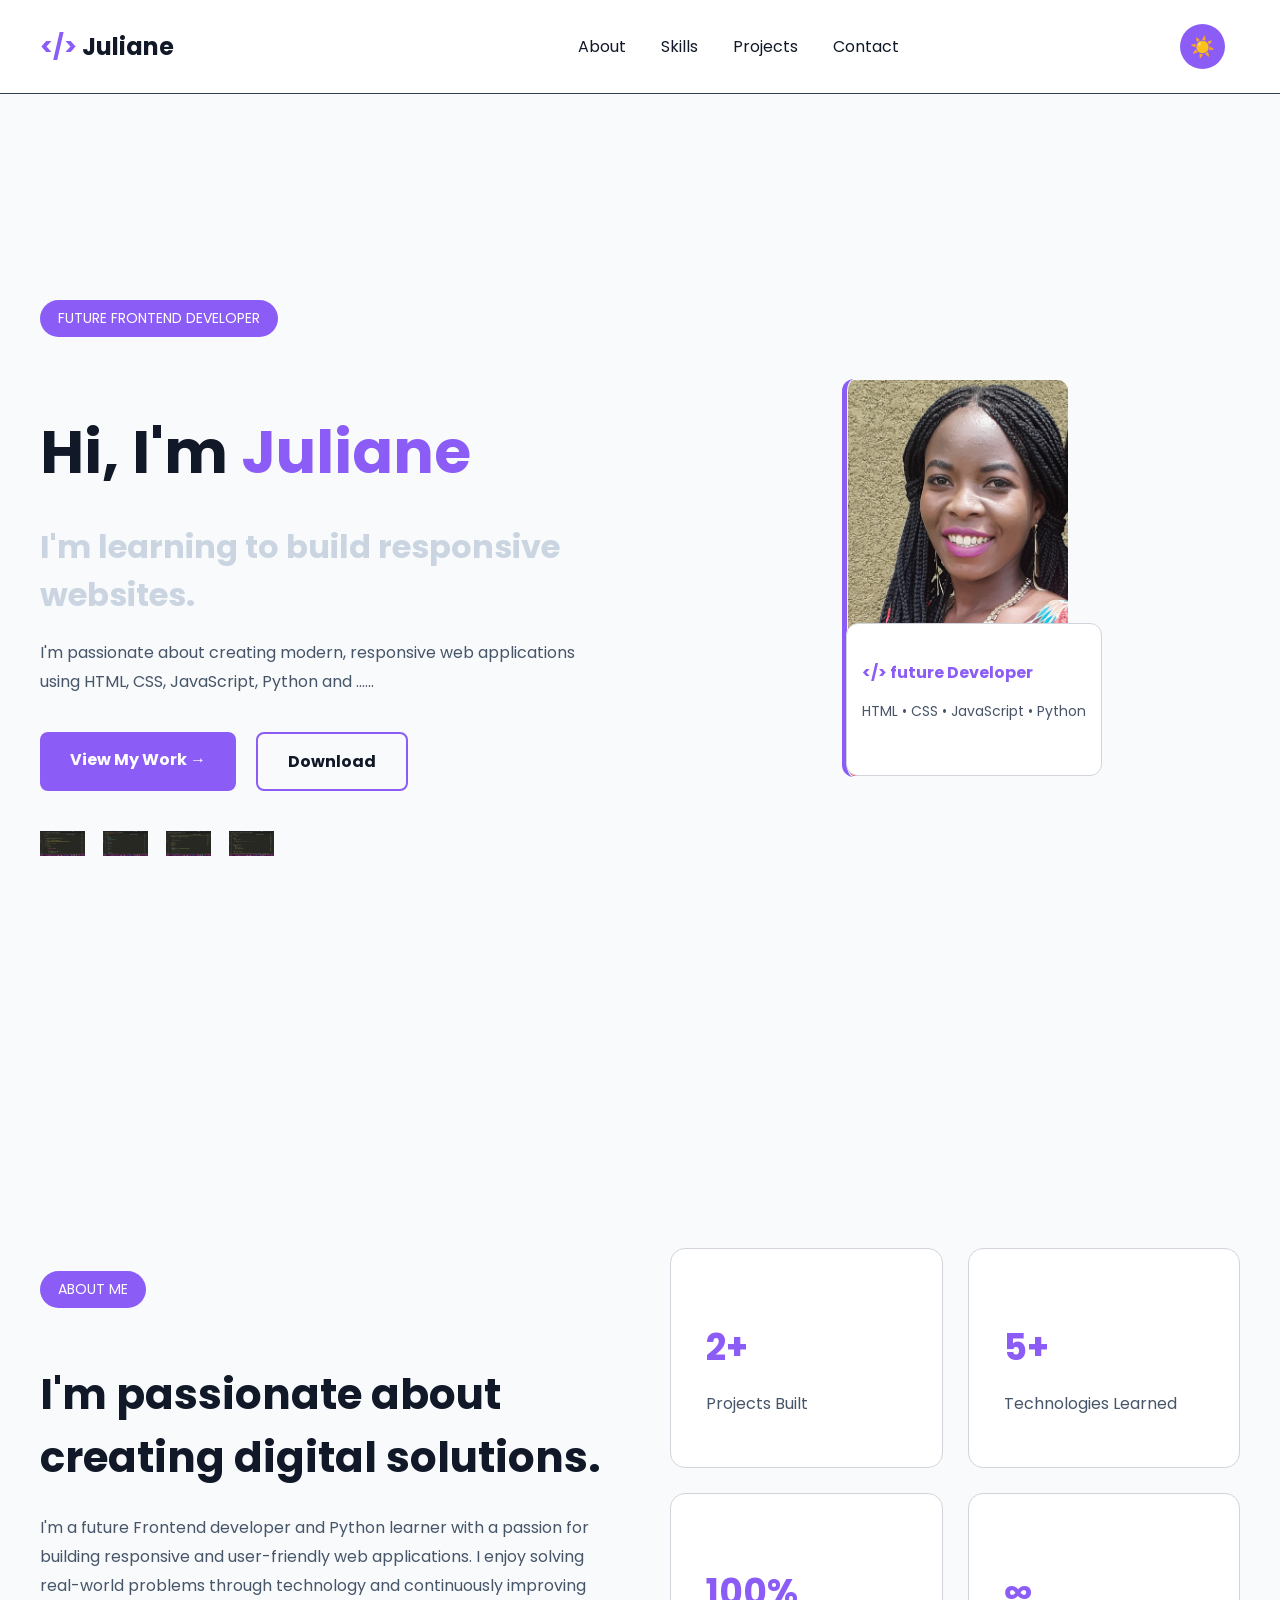
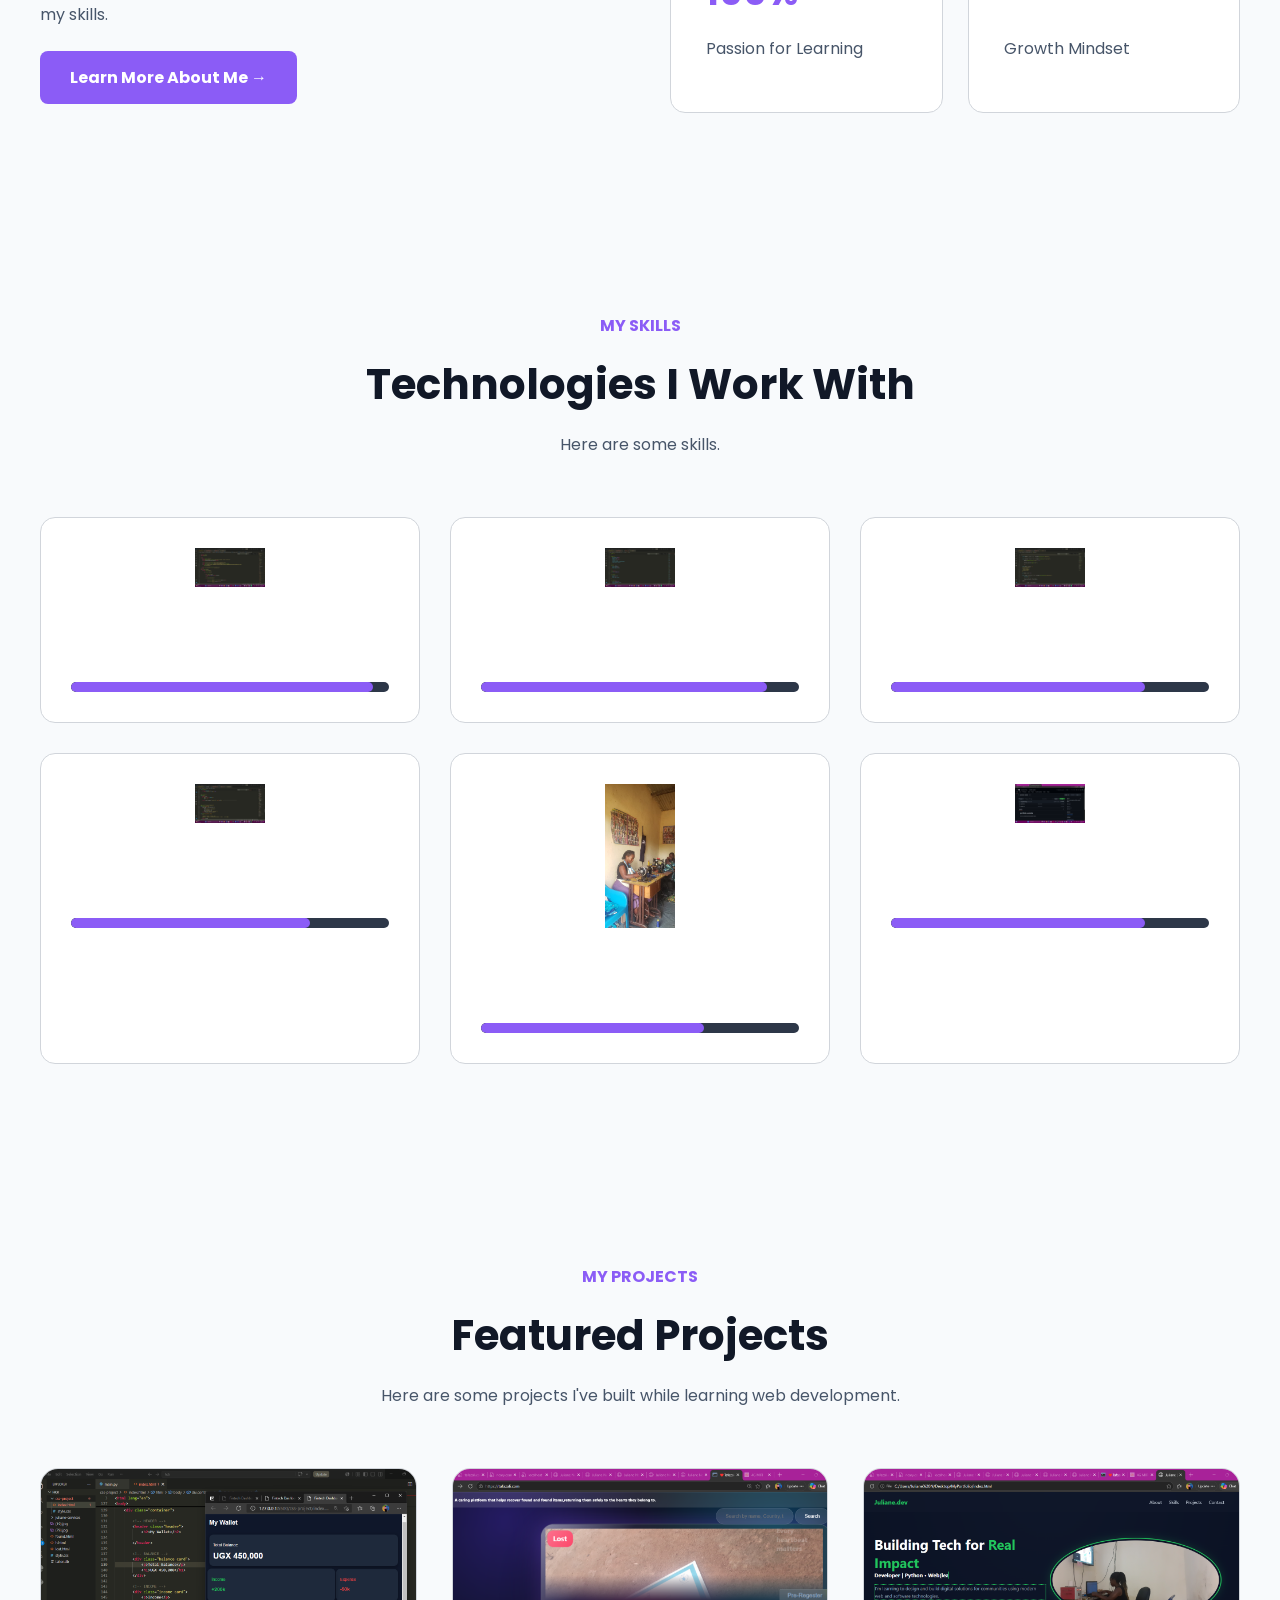
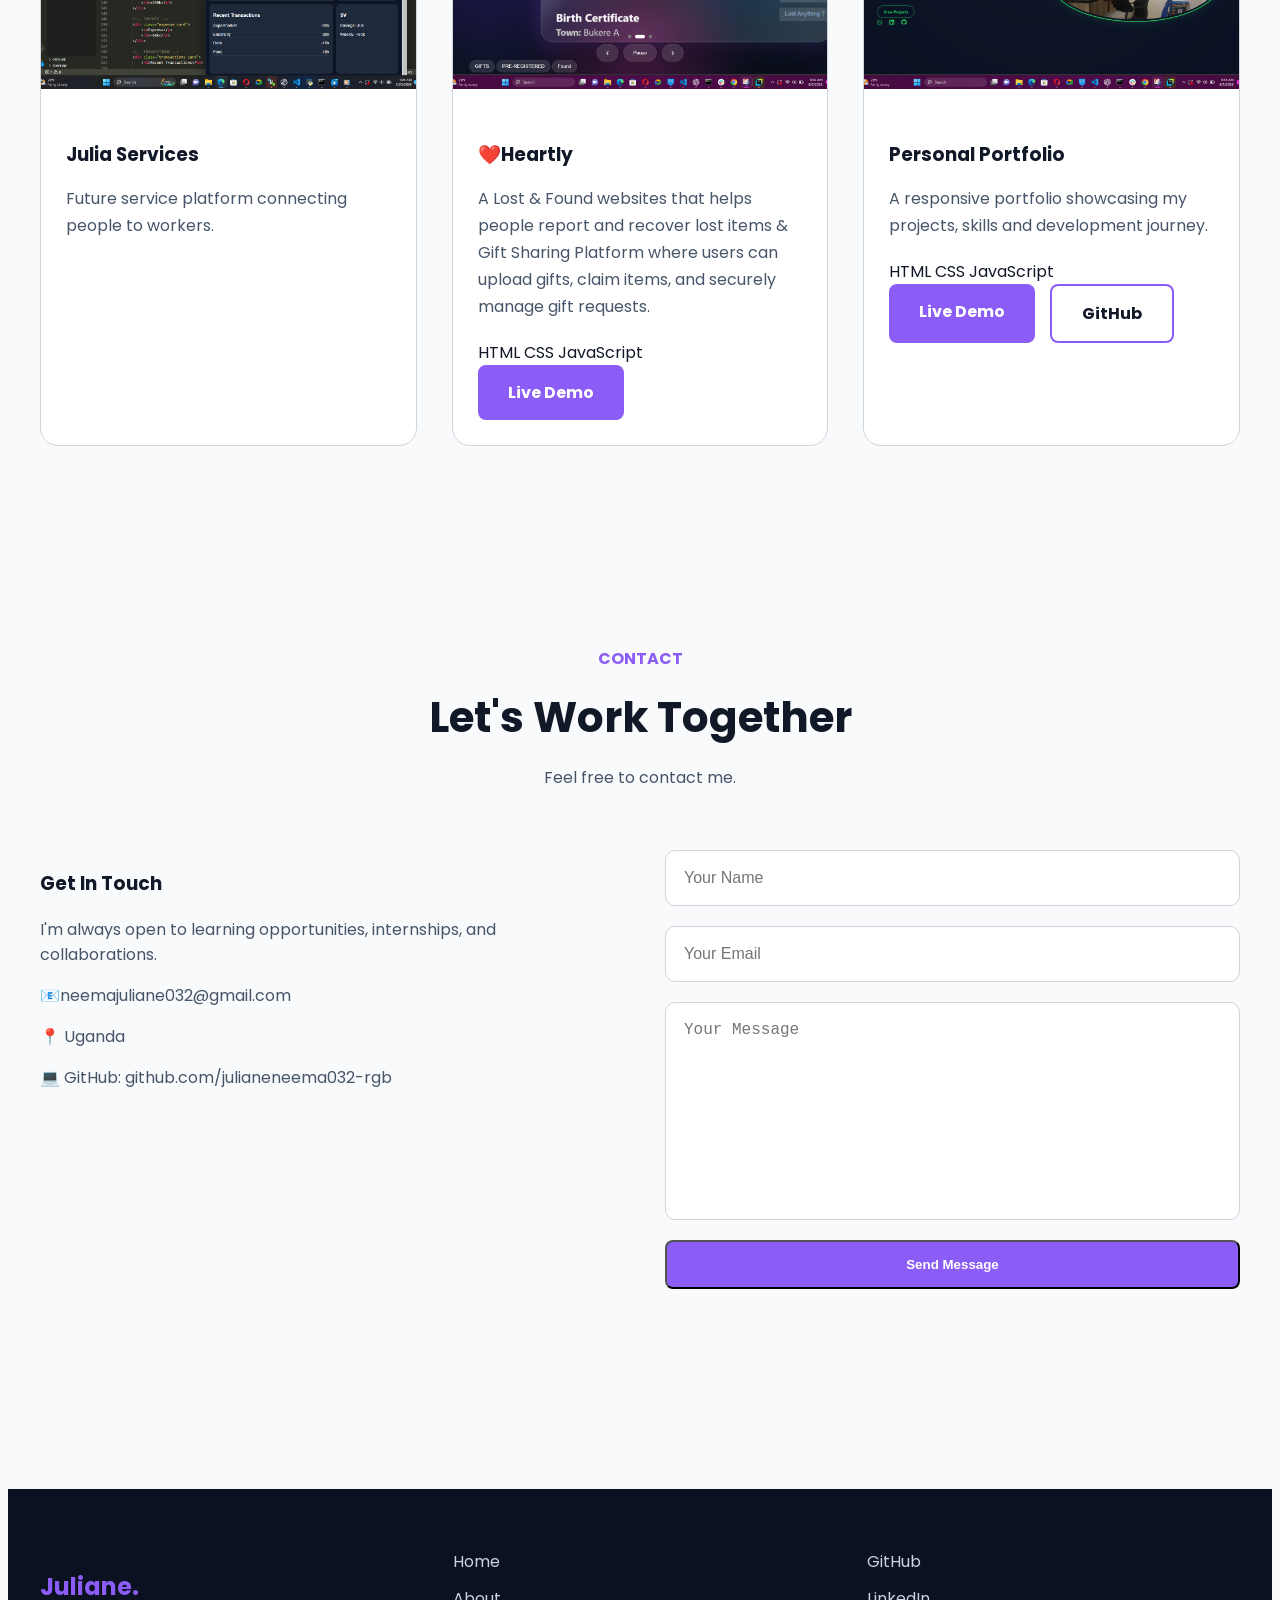
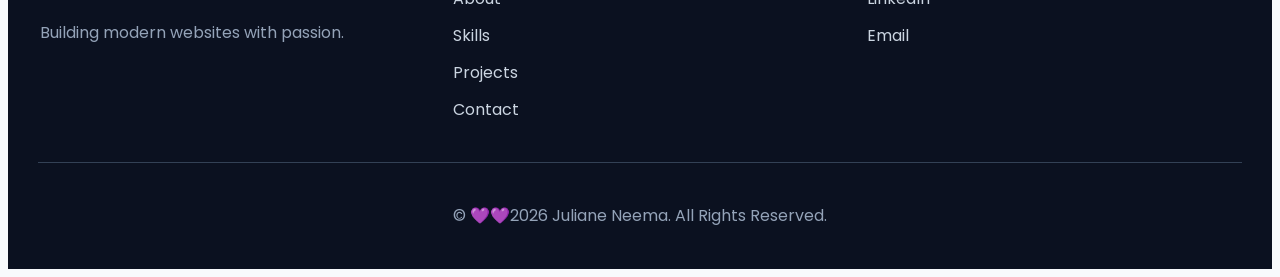
==== portfolio-website/index.html @ 6c5ecfa8 "Fix portfolio folder structure" ====
<!DOCTYPE html>
<html lang="en">

<head>
    <meta charset="UTF-8">
    <meta name="viewport" content="width=device-width, initial-scale=1.0">
    <title>Juliane Neema | Portfolio</title>

    <link rel="preconnect" href="https://fonts.googleapis.com">
    <link rel="preconnect" href="https://fonts.gstatic.com" crossorigin>
    <link href="https://fonts.googleapis.com/css2?family=Poppins:wght@300;400;500;600;700&display=swap"
        rel="stylesheet">

    <link rel="stylesheet" href="css/style.css">
</head>
<body class="light">
    <header class="header">

        <nav class="navbar">

            <div class="logo">
                <span>&lt;/&gt;</span> Juliane
            </div>

            <ul class="nav-links">

                <li><a href="#home" class="active">Home</a></li>

                <li><a href="#about">About</a></li>

                <li><a href="#skills">Skills</a></li>

                <li><a href="#projects">Projects</a></li>

                <li><a href="#contact">Contact</a></li>

            </ul>

            <div class="menu-btn">

                ☰

            </div>

            <button id="theme-toggle" class="theme-btn">

                ☀️

            </button>

        </nav>

    </header>
    <section id="home" class="hero">

        
        <div class="hero-content">

            <span class="hero-tag">FUTURE FRONTEND DEVELOPER</span>

            <h1>
                Hi, I'm
                <span>Juliane</span>
            </h1>

            <h2 id="typing-text">
                I'm learning to build responsive websites.
            </h2>

            <p>
                I'm passionate about creating modern, responsive web applications
                using HTML, CSS, JavaScript, Python and ......
            </p>

            <div class="hero-buttons">

                <a href="#projects" class="btn primary-btn">
                    View My Work →
                </a>

                <a href="cv.pdf" class="btn secondary-btn">
                    Download 
                </a>

            </div>

            <div class="tech-icons">

                <img src="image/html.png" alt="HTML">

                <img src="image/css.png" alt="CSS">

                <img src="image/js.png" alt="JavaScript">

                <img src="image/python.png" alt="Python">

                

            </div>

        </div>

        
        <div class="hero-image">

            <div class="circle"></div>

            <img src="image/july.jpg" alt="Juliane">

            <div class="floating-card">

                <h4>&lt;/&gt; future Developer</h4>

                <p>HTML • CSS • JavaScript • Python</p>

            </div>

        </div>

    </section>

    <section id="about" class="about hidden">

      
        <div class="about-content">

            <span class="section-tag">
                ABOUT ME
            </span>

            <h2>
                I'm passionate about creating digital solutions.
            </h2>

            <p>
                I'm a future Frontend developer and Python learner with a passion for
                building responsive and user-friendly web applications.
                I enjoy solving real-world problems through technology and
                continuously improving my skills.
            </p>

            <a href="#contact" class="btn primary-btn">
                Learn More About Me →
            </a>

        </div>

        
        <div class="about-cards">

            <div class="card">

                <h3>2+</h3>

                <p>Projects Built</p>

            </div>

            <div class="card">

                <h3>5+</h3>

                <p>Technologies Learned</p>

            </div>

            <div class="card">

                <h3>100%</h3>

                <p>Passion for Learning</p>

            </div>

            <div class="card">

                <h3>∞</h3>

                <p>Growth Mindset</p>

            </div>

        </div>

    </section>

    <section id="skills" class="skills hidden">

        <div class="section-title">

            <span>MY SKILLS</span>

            <h2>Technologies I Work With</h2>

            <p>
                Here are some skills.
            </p>

        </div>

        <div class="skills-container">

            
            <div class="skill-card hidden">

                <img src="image/html.png" alt="HTML">

                <h3>HTML</h3>

                <div class="progress">

                    <div class="progress-bar html">
                        <span>95%</span>
                    </div>

                </div>

            </div>

            
            <div class="skill-card hidden">

                <img src="image/css.png" alt="CSS">

                <h3>CSS</h3>

                <div class="progress">

                    <div class="progress-bar css">
                        <span>90%</span>
                    </div>

                </div>

            </div>

            
            <div class="skill-card hidden">

                <img src="image/js.png" alt="JavaScript">

                <h3>JavaScript</h3>

                <div class="progress">

                    <div class="progress-bar js">
                        <span>70%</span>
                    </div>

                </div>

            </div>

            
            <div class="skill-card hidden">

                <img src="image/python.png" alt="Python">

                <h3>Python</h3>

                <div class="progress">

                    <div class="progress-bar python">
                        <span>60%</span>
                    </div>

                </div>

            </div>

            
            <div class="skill-card hidden">

                <img src="image/tailoring.jpeg" alt="tailoring">

                <h3>Tailoring</h3>

                <div class="progress">

                    <div class="progress-bar tailoring">
                        <span>95%</span>
                    </div>

                </div>

            </div>

            
            <div class="skill-card hidden">

                <img src="image/git.png" alt="Git">

                <h3>Git & GitHub</h3>

                <div class="progress">

                    <div class="progress-bar git">
                        <span>80%</span>
                    </div>

                </div>

            </div>

        </div>

    </section>

    <section id="projects" class="projects hidden">

        <div class="section-title">

            <span>MY PROJECTS</span>

            <h2>Featured Projects</h2>

            <p>
                Here are some projects I've built while learning web development.
            </p>

        </div>

        <div class="projects-container">

            
            <div class="project-card hidden">

                <img src="image/julian.png" alt="connect your works whith customas">
                <div class="project-content">
                    <h3>Julia Services</h3>
                    <p>Future service platform connecting people to workers.</p>

                </div>

            </div>

            
            <div class="project-card hidden">

                <img src="image/lost.png" alt="FindIt">

                <div class="project-content">

                    <h3>❤️Heartly</h3>

                    <p>
                        A Lost & Found websites that helps people report
                        and recover lost items & Gift Sharing Platform where users can upload gifts,
                        claim items, and securely manage gift requests.
                    </p>

                    <div class="project-tech">

                        <span>HTML</span>
                        <span>CSS</span>
                        <span>JavaScript</span>

                    </div>

                    <div class="project-buttons">

                        <a href="#" class="btn primary-btn">Live Demo</a>

                    </div>

                </div>

            </div>

           
            <div class="project-card hidden">

                <img src="image/mypotfolio1.png" alt="Portfolio">

                <div class="project-content">

                    <h3>Personal Portfolio</h3>

                    <p>
                        A responsive portfolio showcasing my projects,
                        skills and development journey.
                    </p>

                    <div class="project-tech">

                        <span>HTML</span>
                        <span>CSS</span>
                        <span>JavaScript</span>

                    </div>

                    <div class="project-buttons">

                        <a href="#" class="btn primary-btn">Live Demo</a>

                        <a href="#" class="btn secondary-btn">GitHub</a>

                    </div>

                </div>

            </div>

        </div>

    </section>

    <section id="contact" class="contact hidden">

        <div class="section-title">

            <span>CONTACT</span>

            <h2>Let's Work Together</h2>

            <p>
                 Feel free to contact me.
            </p>

        </div>

        <div class="contact-container">

            
            <div class="contact-info">

                <h3>Get In Touch</h3>

                <p>
                    I'm always open to learning opportunities, internships,
                     and collaborations.
                </p>

                <div class="info">

                    <p>📧neemajuliane032@gmail.com</p>

                    <p>📍 Uganda</p>

                    <p>💻 GitHub: github.com/julianeneema032-rgb</p>

                </div>

            </div>

            
            <form id="contact-form">

                <input type="text" id="name" placeholder="Your Name">

                <input type="email" id="email" placeholder="Your Email">

                <textarea id="message" placeholder="Your Message"></textarea>

                <button class="btn primary-btn">
                    Send Message
                </button>

            </form>

        </div>

    </section>

    <footer class="footer">

        <div class="footer-content">

            <div class="footer-logo">

                <h2>Juliane.</h2>

                <p>
                    Building modern websites with passion.
                </p>

            </div>

            <div class="footer-links">

                <a href="#home">Home</a>

                <a href="#about">About</a>

                <a href="#skills">Skills</a>

                <a href="#projects">Projects</a>

                <a href="#contact">Contact</a>

            </div>

            <div class="footer-social">

                <a href="#">GitHub</a>

                <a href="#">LinkedIn</a>

                <a href="#">Email</a>

            </div>

        </div>

        <hr>

        <p class="copyright">

            © 💜💜2026 Juliane Neema. All Rights Reserved.

        </p>

    </footer>

    <button id="topBtn">
        ↑
    </button>

    <script src="js/script.js"></script>
</body>
</html>
---- portfolio-website/css/style.css ----
:root {
    --bg-color: #0f172a;
    --second-bg: #111827;
    --card-bg: #1e293b;
    --primary: #8b5cf6;
    --primary-hover: #7c3aed;
    --text-color: #ffffff;
    --text-secondary: #94a3b8;
    --border-color: #334155;
}

body {
    background: var(--bg-color);
    color: var(--text-secondary);
    font-family: 'Poppins', sans-serif;
    transition: 0.4s ease;
}

.header {
    position: fixed;
    width: 100%;
    top: 0;
    left: 0;
    background: rgba(15, 23, 42, .9);
    backdrop-filter: blur(15px);
    border-bottom: 1px solid var(--border-color);
    z-index: 1000;
}

.navbar {
    max-width: 1200px;
    margin: auto;
    padding: 18px 30px;
    display: flex;
    justify-content: space-between;
    align-items: center;
}

.logo {
    color: white;
    font-size: 24px;
    font-weight: bold;
}

.logo span {
    color: #8b5cf6;
}

.nav-links {
    display: flex;
    gap: 35px;
    list-style: none;
}

.nav-links a {
    color: #c9d1d9;
    text-decoration: none;
    transition: .3s;
    font-size: 16px;
}

.nav-links a:hover {
    color: #8b5cf6;
}

.active {
    color: white !important;
}

.menu-btn {
    display: none;
    color: white;
    font-size: 28px;
    cursor: pointer;
}

.show {
    display: flex !important;
    flex-direction: column;
    position: absolute;
    top: 80px;
    left: 0;
    width: 100%;
    background: #0d1117;
    padding: 25px;
    text-align: center;
    gap: 20px;
}

.hero {
    min-height: 100vh;
    display: flex;
    justify-content: space-between;
    align-items: center;
    max-width: 1200px;
    margin: auto;
    padding: 120px 30px;
    gap: 60px;
}

.hero-content {
    flex: 1;
}

.hero-tag {
    display: inline-block;
    background: #8b5cf6;
    color: white;
    padding: 8px 18px;
    border-radius: 20px;
    font-size: 14px;
    margin-bottom: 20px;
}

.hero h1 {
    font-size: 60px;
    color: white;
    margin-bottom: 15px;
}

.hero h1 span {
    color: var(--primary);
}

.hero h2 {
    color: #cbd5e1;
    margin-bottom: 20px;
    font-size: 32px;
}

.hero p {
    color: #94a3b8;
    line-height: 1.8;
    margin-bottom: 35px;
}

.hero-buttons {
    display: flex;
    gap: 20px;
    margin-bottom: 40px;
}

.btn {
    text-decoration: none;
    padding: 15px 30px;
    border-radius: 8px;
    font-weight: bold;
    transition: .3s;
}

.primary-btn {
    background: var(--primary);
    color: white;
}

.primary-btn:hover {
    background: var(--primary-hover);
}

.secondary-btn {
    border: 2px solid #8b5cf6;
    color: white;
}

.secondary-btn:hover {
    background: #8b5cf6;
}

.tech-icons {
    display: flex;
    gap: 18px;
}

.tech-icons img {
    width: 45px;
    transition: .3s;
}

.tech-icons img:hover {
    transform: translateY(-8px);
}

.circle {
    background: var(--primary);
    box-shadow:
        0 0 60px var(--primary),
        0 0 120px var(--primary),
        0 0 180px var(--primary);
}

.hero-image {
    flex: 1;
    display: flex;
    justify-content: center;
    position: relative;
}

.hero-image img {
    width: 220px;
    position: relative;
    z-index: 2;
    padding: 1px;
    margin: 10px;
    border-left: 5px solid #8b5cf6;
    border-radius: 12px;
}

.floating-card {
    position: absolute;
    right: 138px;
    bottom: 11px;
    background: #161b22;
    padding: 15px;
    border-radius: 12px;
    border: 1px solid rgba(255, 255, 255, .1);
    z-index: 10;
}

.floating-card h4 {
    color: #8b5cf6;
    margin-bottom: 10px;
}

.floating-card p {
    color: #cbd5e1;
    font-size: 14px;
}

.about {
    max-width: 1200px;
    margin: auto;
    padding: 100px 30px;
    display: flex;
    justify-content: space-between;
    align-items: center;
    gap: 60px;
}

.about-content {
    flex: 1;
}

.section-tag {
    display: inline-block;
    background: #8b5cf6;
    color: white;
    padding: 8px 18px;
    border-radius: 20px;
    margin-bottom: 20px;
    font-size: 14px;
}

.about-content h2 {
    font-size: 42px;
    color: white;
    margin-bottom: 25px;
}

.about-content p {
    color: #94a3b8;
    line-height: 1.8;
    margin-bottom: 35px;
}

.about-cards {
    flex: 1;
    display: grid;
    grid-template-columns: repeat(2, 1fr);
    gap: 25px;
}

.card {
    background: var(--card-bg);
    border: 1px solid var(--border-color);
    padding: 35px;
    border-radius: 15px;
    transition: .3s;
}

.card h3 {
    color: #8b5cf6;
    font-size: 36px;
    margin-bottom: 10px;
}

.card p {
    color: #cbd5e1;
}

/*=========================
      Skills
=========================*/
.skills {
    max-width: 1200px;
    margin: auto;
    padding: 100px 30px;
}

.section-title {
    text-align: center;
    margin-bottom: 60px;
}

.section-title span {
    color: #8b5cf6;
    font-weight: bold;
}

.section-title h2 {
    font-size: 42px;
    color: white;
    margin: 15px 0;
}

.section-title p {
    color: #94a3b8;
}

.skills-container {
    display: grid;
    grid-template-columns: repeat(auto-fit, minmax(280px, 1fr));
    gap: 30px;
}

.skill-card {
    background: #161b22;
    padding: 30px;
    border-radius: 15px;
    text-align: center;
    transition: .3s;
    border: 1px solid rgba(255, 255, 255, .08);
}

.skill-card img {
    width: 70px;
    margin-bottom: 20px;
}

.skill-card h3 {
    color: white;
    margin-bottom: 20px;
}

.progress {
    width: 100%;
    height: 10px;
    background: #2d3748;
    border-radius: 20px;
    overflow: hidden;
}

.progress-bar {
    height: 100%;
    background: #8b5cf6;
    position: relative;
    border-radius: 20px;
}

.progress-bar span {
    position: absolute;
    right: 0;
    top: -28px;
    color: white;
    font-size: 14px;
}

.html {
    width: 95%;
}

.css {
    width: 90%;
}

.js {
    width: 80%;
}

.python {
    width: 75%;
}

.tailoring {
    width: 70%;
}

.git {
    width: 80%;
}


.projects {
    max-width: 1200px;
    margin: auto;
    padding: 100px 30px;
}

.projects-container {
    display: grid;
    grid-template-columns: repeat(auto-fit, minmax(330px, 1fr));
    gap: 35px;
}

.project-card {
    background: #161b22;
    border-radius: 18px;
    overflow: hidden;
    border: 1px solid rgba(255, 255, 255, .08);
    transition: .35s;
}

.project-card img {
    width: 100%;
    height: 220px;
    object-fit: cover;
}

.project-content {
    padding: 25px;
}

.project-content h3 {
    color: white;
    margin-bottom: 15px;
}

.project-content p {
    color: #94a3b8;
    line-height: 1.7;
    margin-bottom: 20px;
}

.project-buttons {
    display: flex;
    gap: 15px;
}

.skill-card:hover,
.project-card:hover,
.card:hover {
    transform: translateY(-10px);
    border-color: var(--primary);
    box-shadow: 0 15px 35px rgba(139, 92, 246, .35);
}

::selection {
    background: var(--primary);
    color: white;
}

.contact {
    max-width: 1200px;
    margin: auto;
    padding: 100px 30px;
}

.contact-container {
    display: grid;
    grid-template-columns: 1fr 1fr;
    gap: 50px;
    align-items: start;
}

#contact-form {
    display: flex;
    flex-direction: column;
    gap: 20px;
}

#contact-form input,
#contact-form textarea {
    background: #161b22;
    border: 1px solid #30363d;
    padding: 18px;
    color: white;
    border-radius: 10px;
    outline: none;
    font-size: 16px;
}

#contact-form textarea {
    height: 180px;
    resize: none;
}

#contact-form input:focus,
#contact-form textarea:focus {
    border-color: #8b5cf6;
}


.hidden {
    opacity: 0;
    transform: translateY(30px);
    transition: opacity .6s ease, transform .6s ease;
}

.in-view {
    opacity: 1;
    transform: translateY(0);
}

.theme-btn {
    width: 45px;
    height: 45px;
    border: none;
    border-radius: 50%;
    background: #8b5cf6;
    color: white;
    font-size: 20px;
    cursor: pointer;
    transition: .3s;
    margin-right: 15px;
}

.theme-btn:hover {
    transform: rotate(180deg);
    background: #7c3aed;
}


body.light {
    background: #f8fafc;
    color: #111827;
}

body.light .header {
    background: white;
}

body.light .logo {
    color: #111827;
}

body.light .nav-links a {
    color: #111827;
}

body.light .hero h1,
body.light .about h2,
body.light .section-title h2,
body.light .project-content h3,
body.light .contact-info h3 {
    color: #111827;
}

body.light .hero p,
body.light .about p,
body.light .section-title p,
body.light .project-content p,
body.light .contact-info p {
    color: #475569;
}

body.light .card,
body.light .skill-card,
body.light .project-card,
body.light #contact-form input,
body.light #contact-form textarea,
body.light .floating-card {
    background: white;
    color: #111827;
    border: 1px solid #d1d5db;
}

body.light .secondary-btn {
    color: #111827;
}

body.light .secondary-btn:hover {
    color: white;
}

.footer {
    background: #0b1120;
    padding: 60px 30px 25px;
    margin-top: 100px;
}

.footer-content {
    max-width: 1200px;
    margin: auto;
    display: grid;
    grid-template-columns: repeat(auto-fit, minmax(250px, 1fr));
    gap: 40px;
}

.footer-logo h2 {
    color: #8b5cf6;
    margin-bottom: 15px;
}

.footer-logo p {
    color: #94a3b8;
}

.footer-links {
    display: flex;
    flex-direction: column;
    gap: 12px;
}

.footer-links a {
    text-decoration: none;
    color: #cbd5e1;
    transition: .3s;
}

.footer-links a:hover {
    color: #8b5cf6;
}

.footer-social {
    display: flex;
    flex-direction: column;
    gap: 12px;
}

.footer-social a {
    color: #cbd5e1;
    text-decoration: none;
    transition: .3s;
}

.footer-social a:hover {
    color: #8b5cf6;
}

.footer hr {
    margin: 40px 0;
    border: none;
    border-top: 1px solid #334155;
}

.copyright {
    text-align: center;
    color: #94a3b8;
}

#topBtn {
    position: fixed;
    right: 25px;
    bottom: 25px;
    width: 50px;
    height: 50px;
    border: none;
    border-radius: 50%;
    background: #8b5cf6;
    color: white;
    font-size: 22px;
    cursor: pointer;
    display: none;
    transition: .3s;
    z-index: 999;
}

#topBtn:hover {
    background: #7c3aed;
    transform: translateY(-5px);
}


@media(max-width:768px) {
    .nav-links {
        display: none;
    }

    

    .menu-btn {
        display: block;
    }

    .hero {
        flex-direction: column-reverse;
        text-align: center;
        padding-top: 150px;
    }

    .hero-buttons {
        justify-content: center;
    }

    .tech-icons {
        justify-content: center;
    }

    .hero h1 {
        font-size: 42px;
    }

    .hero h2 {
        font-size: 24px;
    }

    .hero-image img {
        width: 260px;
    }

    .circle {
        width: 260px;
        height: 260px;
    }

    .about {
        flex-direction: column;
        text-align: center;
    }

    .about-cards {
        grid-template-columns: 1fr;
        width: 100%;
    }

    .contact-container {
        grid-template-columns: 1fr;
    }
}
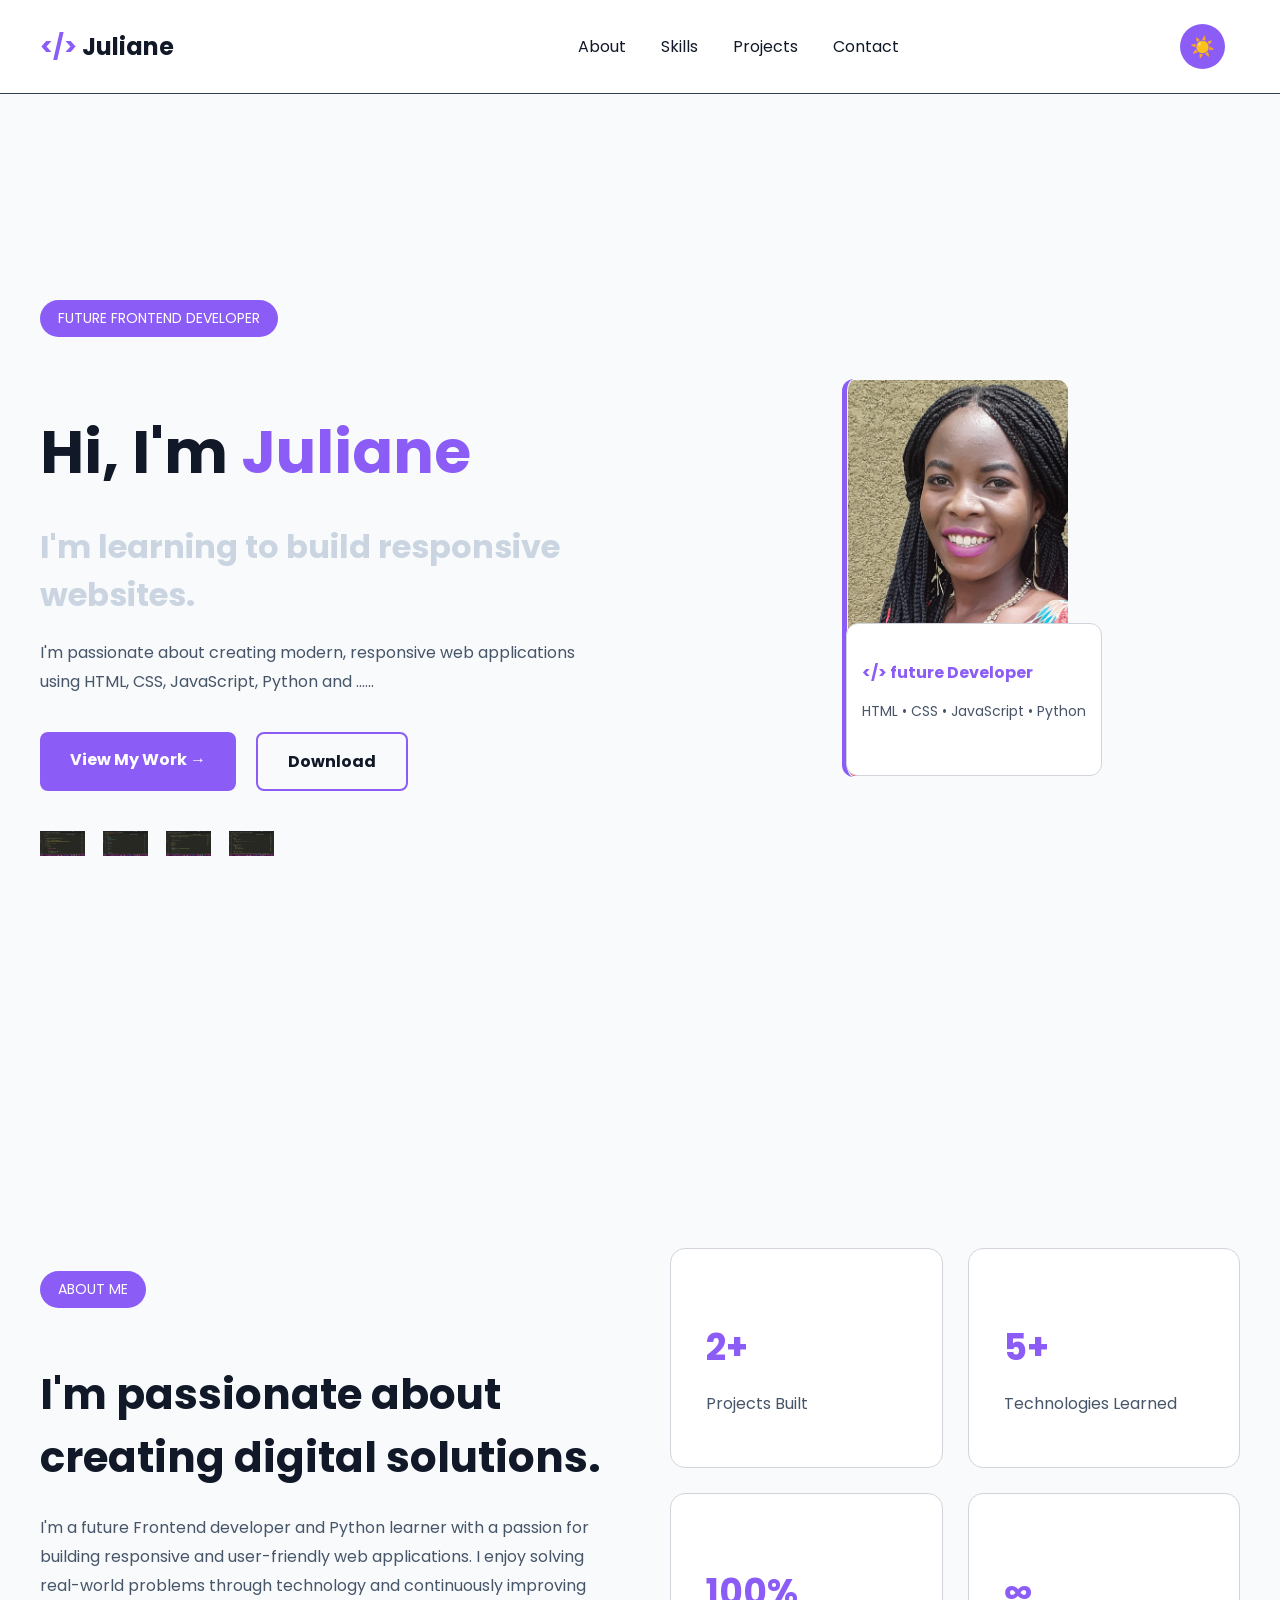
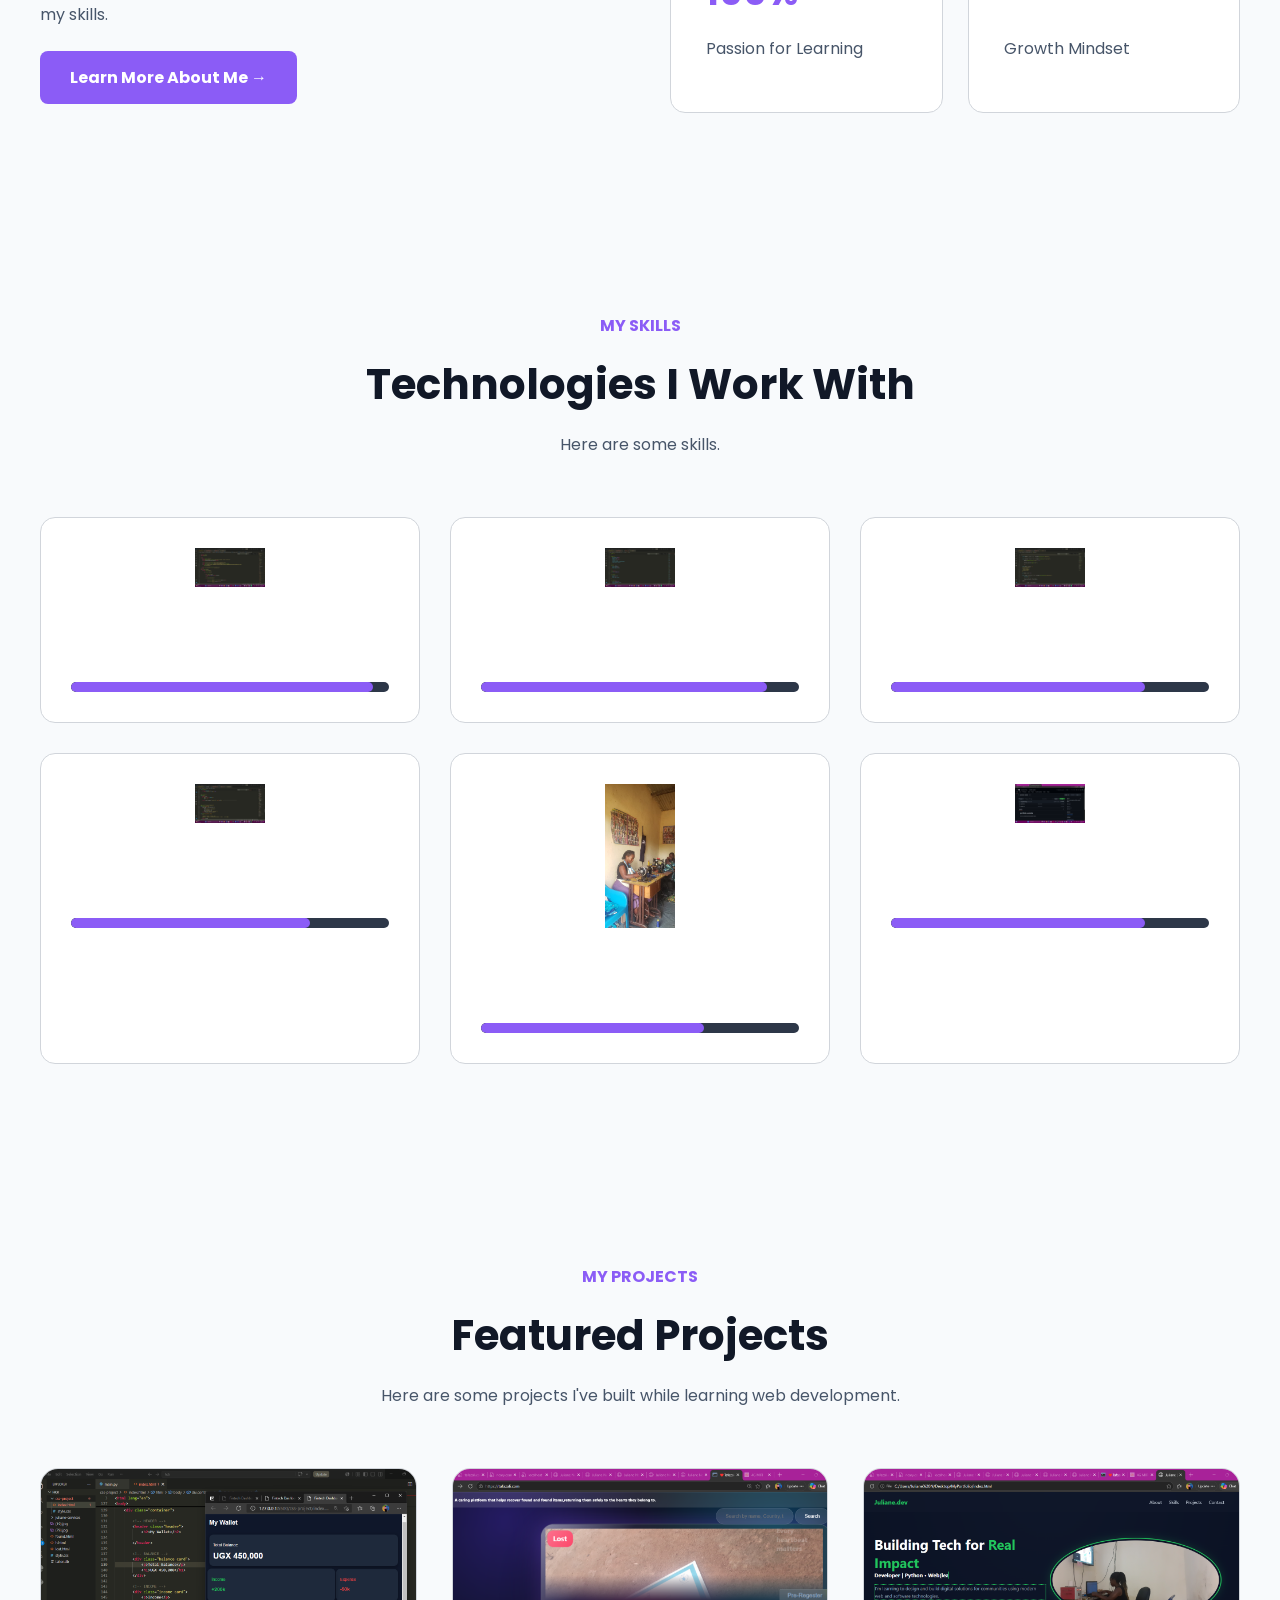
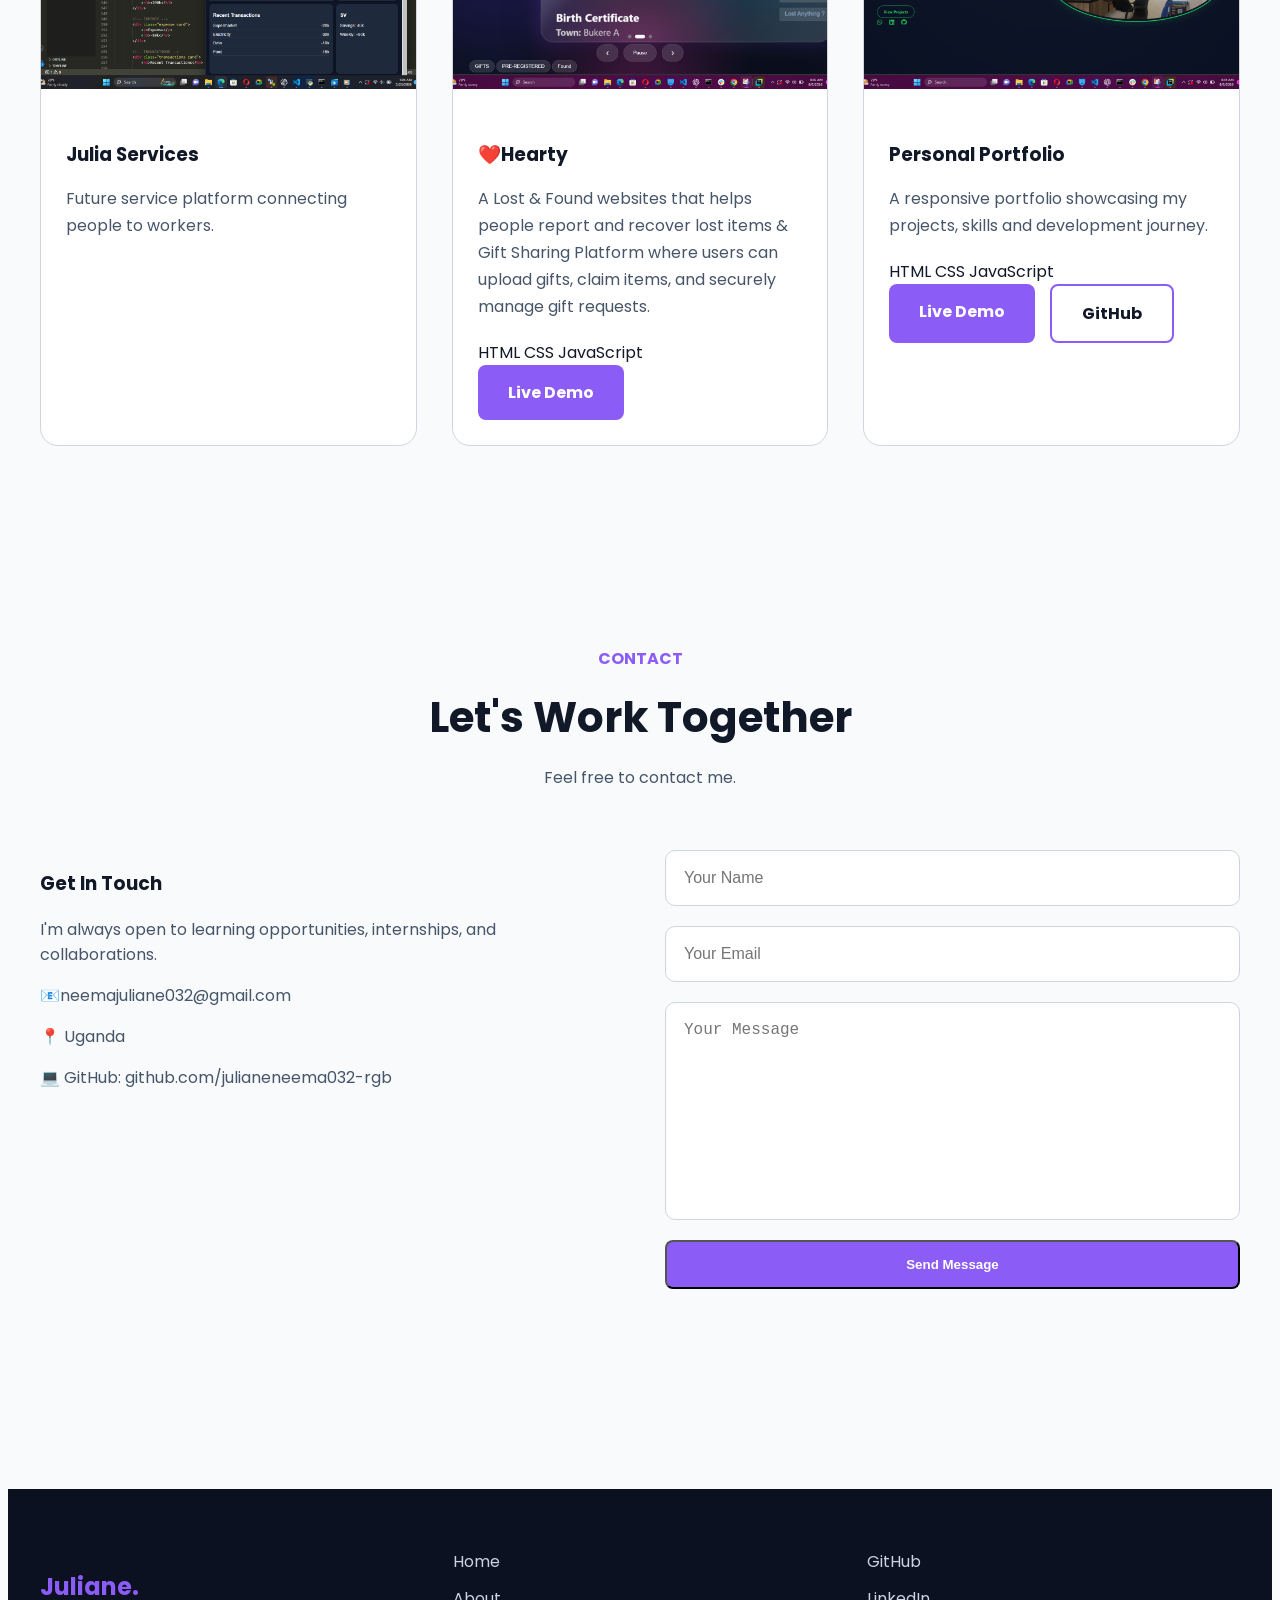
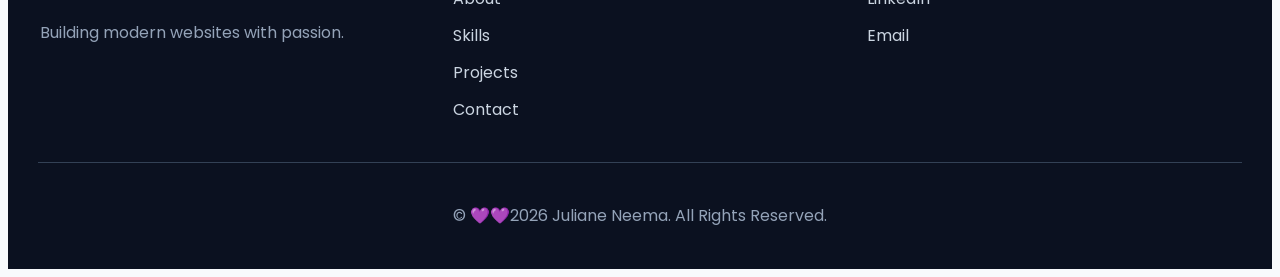
==== commit e2870048: "Update portfolio content" ====
--- a/portfolio-website/index.html
+++ b/portfolio-website/index.html
@@ -341,7 +341,7 @@
 
                 <div class="project-content">
 
-                    <h3>❤️Heartly</h3>
+                    <h3>❤️Hearty</h3>
 
                     <p>
                         A Lost & Found websites that helps people report
